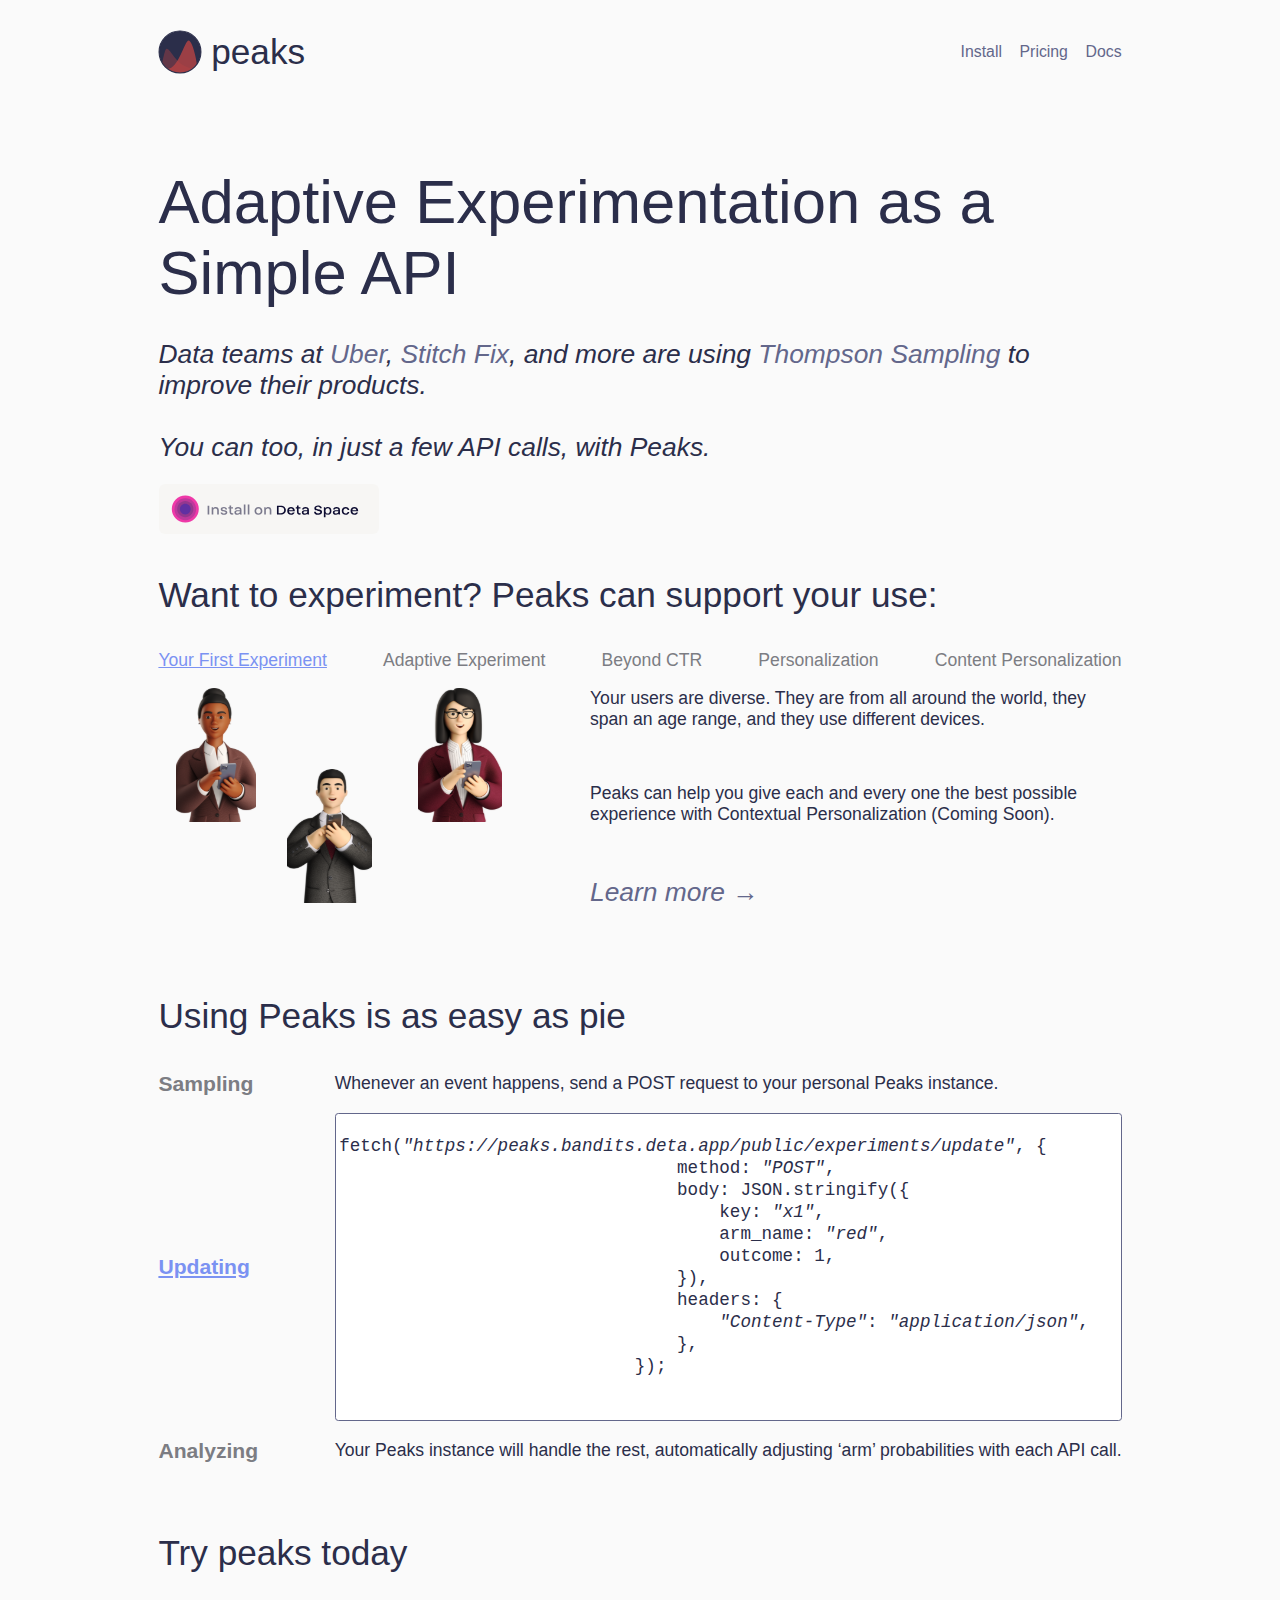
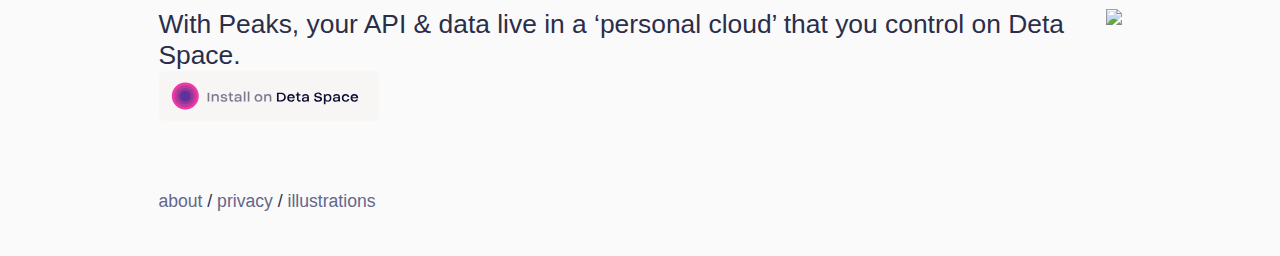
==== index.html @ 424be20e "Init landing page" ====
<!DOCTYPE html>
<html>

<head>
    <meta charset="UTF-8" />
    <meta name='viewport' content='width=device-width,initial-scale=1'>
    <link href="./styles.css" rel="stylesheet">
    <script src="./script.js"></script>
</head>

<body class="container">
    <nav class="navbar">
        <div class="logo-container">
            <svg class="logo" viewbox="0 0 42 42" fill="none" xmlns="http://www.w3.org/2000/svg">
                <circle cx="21" cy="21" r="20" fill="#2B2E4A" />
                <path
                    d="M7.82332 18.121C6.45322 18.7437 4 31.8849 4 31.8849C4 31.8849 6.94531 36.7159 12.4395 39.1599C24.2773 44.4257 33 36.7159 33 36.7159C16.9627 35.2097 11.7872 16.3194 7.82332 18.121Z"
                    fill="#B84444" fill-opacity="0.4" />
                <path
                    d="M29.2361 10C25.3983 10 19.5972 37.0998 9 37.0998C9 37.0998 16.3842 42.5643 25.0085 40.5569C33.6328 38.5495 36.9585 32.5274 36.9585 32.5274C37.4751 31.5884 33.0738 10 29.2361 10Z"
                    fill="#B84444" fill-opacity="0.8" />
                <circle cx="21" cy="21" r="20" stroke="#2B2E4A" />
            </svg>
            <h1 class="logo-title">
                peaks
            </h1>
        </div>
        <div class="nav-links">
            <a class="nav-link" href="https://deta.space/discovery/peaks">
                Install
            </a>
            <a class="nav-link" href="./pricing.html">
                Pricing
            </a>
            <a class="nav-link" href="https://deta.space/discovery/peaks">
                Docs
            </a>
        </div>
    </nav>

    <div class="section">
        <div class="header">
            Adaptive Experimentation as a Simple API
        </div>
        <div class="main-content">
            <div class="left">
                <div class="info italic">
                    <br>
                    Data teams at <a href="https://eng.uber.com/xp/">Uber</a>, <a
                        href="https://multithreaded.stitchfix.com/blog/2020/08/05/bandits/">Stitch
                        Fix</a>, and
                    more are using <a href="https://en.wikipedia.org/wiki/Thompson_sampling">Thompson
                        Sampling</a>
                    to improve their products.
                    <br>
                    <br>
                    You can too, in just a few API calls, with Peaks.
                </div>
                <br>
                <a href="https://www.deta.sh/">
                    <svg width="250" height="50" viewBox="70 0 1100 250" fill="none" xmlns="http://www.w3.org/2000/svg"
                        class="light-img">
                        <rect width="1100" height="250" style="fill:#f7f6f4" rx="30" ry="30"></rect>
                        <path
                            d="M243.082 108.177V153H251.349V108.177H243.082ZM270.64 116.039H263.426V153H271.532V131.602C271.532 125.522 275.99 122.118 281.907 122.118C287.337 122.118 290.985 125.441 290.985 131.602V153H299.09V131.602C299.09 121.227 293.903 115.472 283.933 115.472C278.827 115.472 273.639 117.336 270.964 121.875L270.64 116.039ZM324.623 121.632C328.189 121.632 332.242 123.82 332.242 127.468H340.59C340.59 119.768 333.376 115.229 324.623 115.229C315.869 115.229 308.574 118.957 308.574 126.333C308.574 130.305 310.438 133.142 313.923 134.844C319.759 137.762 323.65 136.789 329.567 138.815C331.836 139.545 333.295 140.761 333.295 142.787C333.295 146.191 328.513 147.407 324.623 147.407C320.651 147.407 316.274 145.948 316.193 142.382H307.925C307.925 150.244 316.274 153.811 324.623 153.811C333.295 153.811 341.644 150.406 341.644 142.382C341.644 138.41 339.699 135.492 336.294 133.871C332.161 131.764 326.325 131.521 320.165 129.899C317.976 129.332 316.922 128.197 316.922 126.333C316.922 123.415 320.57 121.632 324.623 121.632ZM360.692 139.302V122.118H370.013V116.039H360.692V107.366H352.586V116.039H346.588V122.118H352.586V139.302C352.586 144.732 353.721 148.38 356.072 150.325C358.422 152.271 361.746 153.243 366.042 153.243C367.419 153.243 368.635 153.162 369.689 152.919L371.229 152.595V146.191L369.689 146.354C368.635 146.516 367.419 146.597 366.042 146.597C361.665 146.597 360.692 144.327 360.692 139.302ZM395.464 115.472C390.034 115.472 385.819 116.606 382.901 118.957C379.902 121.308 378.443 124.145 378.443 127.468H386.71C386.71 123.577 391.087 122.118 395.464 122.118C400.976 122.118 404.38 124.063 404.38 129.17V131.439H394.411C384.603 131.439 376.984 133.952 376.984 142.22C376.984 149.839 382.82 153.811 391.493 153.811C397.085 153.811 401.057 152.433 403.408 149.677L404.542 148.299C404.542 149.839 405.191 152.189 405.434 153H413.54V152.352L412.972 150.568C412.648 149.353 412.486 147.488 412.486 144.895V130.629C412.486 119.768 406.326 115.472 395.464 115.472ZM404.38 136.87C404.38 144.246 400.652 148.056 393.6 148.056C388.98 148.056 385.251 146.516 385.251 142.625C385.251 138.167 389.304 136.87 394.411 136.789L404.38 136.87ZM432.182 102.341H424.077V153H432.182V102.341ZM451.878 102.341H443.773V153H451.878V102.341ZM477.573 134.52C477.573 140.112 479.356 144.732 482.841 148.38C486.327 152.027 491.19 153.811 497.269 153.811H497.35C503.429 153.811 508.211 152.027 511.697 148.38C515.182 144.732 516.965 140.112 516.965 134.52C516.965 128.927 515.182 124.307 511.697 120.659C508.211 117.012 503.348 115.229 497.269 115.229C491.19 115.229 486.327 117.012 482.841 120.659C479.356 124.307 477.573 128.927 477.573 134.52ZM508.698 134.52C508.698 141.571 504.645 147.164 497.269 147.164C490.217 147.164 485.84 141.814 485.84 134.52C485.84 127.306 490.298 121.875 497.269 121.875C504.321 121.875 508.698 127.306 508.698 134.52ZM533.338 116.039H526.125V153H534.23V131.602C534.23 125.522 538.688 122.118 544.605 122.118C550.036 122.118 553.683 125.441 553.683 131.602V153H561.789V131.602C561.789 121.227 556.601 115.472 546.631 115.472C541.525 115.472 536.337 117.336 533.663 121.875L533.338 116.039Z"
                            fill="#0D0C31" fill-opacity="0.53"></path>
                        <path
                            d="M589.752 153H608.395C616.987 153 623.471 150.812 627.767 146.354C632.144 141.896 634.333 136.708 634.333 130.629C634.333 124.55 632.144 119.281 627.767 114.823C623.471 110.365 616.987 108.177 608.395 108.177H589.752V153ZM625.822 130.629C625.822 135.006 624.363 138.734 621.445 141.814C618.608 144.813 614.231 146.354 608.395 146.354H598.02V114.823H608.395C614.231 114.823 618.608 116.363 621.445 119.362C624.363 122.442 625.822 126.171 625.822 130.629ZM640.979 134.52C640.979 145.786 648.112 153.811 660.513 153.811C668.781 153.811 675.427 149.839 678.345 142.382H669.186C667.16 145.543 664.323 147.164 660.513 147.164C654.191 147.164 650.138 143.111 649.409 136.789H678.994V134.52C678.994 123.415 671.537 115.229 660.027 115.229C648.436 115.229 640.979 123.172 640.979 134.52ZM670.483 131.439H649.49C650.381 125.847 653.948 121.875 660.027 121.875C665.944 121.875 669.591 125.766 670.483 131.439ZM697.879 139.302V122.118H707.201V116.039H697.879V107.366H689.774V116.039H683.776V122.118H689.774V139.302C689.774 144.732 690.909 148.38 693.259 150.325C695.61 152.271 698.933 153.243 703.229 153.243C704.607 153.243 705.823 153.162 706.876 152.919L708.417 152.595V146.191L706.876 146.354C705.823 146.516 704.607 146.597 703.229 146.597C698.852 146.597 697.879 144.327 697.879 139.302ZM732.652 115.472C727.221 115.472 723.006 116.606 720.088 118.957C717.089 121.308 715.63 124.145 715.63 127.468H723.898C723.898 123.577 728.275 122.118 732.652 122.118C738.164 122.118 741.568 124.063 741.568 129.17V131.439H731.598C721.791 131.439 714.171 133.952 714.171 142.22C714.171 149.839 720.007 153.811 728.68 153.811C734.273 153.811 738.245 152.433 740.595 149.677L741.73 148.299C741.73 149.839 742.378 152.189 742.622 153H750.727V152.352L750.16 150.568C749.835 149.353 749.673 147.488 749.673 144.895V130.629C749.673 119.768 743.513 115.472 732.652 115.472ZM741.568 136.87C741.568 144.246 737.839 148.056 730.788 148.056C726.167 148.056 722.439 146.516 722.439 142.625C722.439 138.167 726.492 136.87 731.598 136.789L741.568 136.87ZM776.583 120.659C776.583 125.441 779.015 128.765 783.068 130.71C790.444 134.357 794.497 132.898 801.954 135.654C804.628 136.627 806.493 138.005 806.493 140.518C806.493 145.624 801.143 147.407 795.307 147.407C789.714 147.407 784.041 144.895 784.041 139.302H775.368C775.368 142.706 776.421 145.786 778.772 148.218C782.663 152.352 789.39 154.054 795.307 154.054C801.143 154.054 807.708 152.676 811.761 148.623C814.112 146.435 815.166 143.436 815.166 140.112C815.166 135.735 813.301 132.331 808.762 130.143C802.278 126.981 796.928 127.792 789.795 125.36C787.121 124.55 785.337 123.091 785.337 120.659C785.337 116.282 789.876 113.77 795.307 113.77C800.576 113.77 805.277 116.688 805.277 121.47H813.95C813.95 118.065 812.977 115.31 811.032 113.283C806.979 108.987 801.143 107.123 795.307 107.123C787.121 107.123 776.583 111.338 776.583 120.659ZM862.258 134.52C862.258 123.658 856.098 115.229 844.832 115.229C838.266 115.229 835.105 117.012 831.863 121.956L831.539 116.039H824.325V166.293H832.43V147.975C835.105 152.027 838.996 153.811 844.832 153.811C855.936 153.811 862.258 145.705 862.258 134.52ZM832.43 134.52C832.43 127.468 836.159 121.632 843.373 121.632C850.343 121.632 854.153 127.387 854.153 134.52C854.153 141.896 850.424 147.407 843.373 147.407C836.402 147.407 832.43 141.814 832.43 134.52ZM887.791 115.472C882.36 115.472 878.145 116.606 875.227 118.957C872.228 121.308 870.769 124.145 870.769 127.468H879.037C879.037 123.577 883.414 122.118 887.791 122.118C893.302 122.118 896.707 124.063 896.707 129.17V131.439H886.737C876.929 131.439 869.31 133.952 869.31 142.22C869.31 149.839 875.146 153.811 883.819 153.811C889.412 153.811 893.383 152.433 895.734 149.677L896.869 148.299C896.869 149.839 897.517 152.189 897.76 153H905.866V152.352L905.298 150.568C904.974 149.353 904.812 147.488 904.812 144.895V130.629C904.812 119.768 898.652 115.472 887.791 115.472ZM896.707 136.87C896.707 144.246 892.978 148.056 885.926 148.056C881.306 148.056 877.578 146.516 877.578 142.625C877.578 138.167 881.63 136.87 886.737 136.789L896.707 136.87ZM933.586 153.811C942.908 153.811 949.797 148.218 951.662 139.545H943.718C942.34 143.922 938.693 147.245 933.586 147.245C926.94 147.245 922.158 142.058 922.158 134.52C922.158 127.306 926.616 121.875 933.586 121.875C938.45 121.875 942.259 124.874 943.718 129.494L947.042 129.575H951.662C949.878 121.064 942.989 115.229 933.586 115.229C921.671 115.229 913.89 122.929 913.89 134.52C913.89 146.029 921.347 153.811 933.586 153.811ZM957.822 134.52C957.822 145.786 964.955 153.811 977.356 153.811C985.624 153.811 992.27 149.839 995.188 142.382H986.029C984.002 145.543 981.166 147.164 977.356 147.164C971.034 147.164 966.981 143.111 966.251 136.789H995.836V134.52C995.836 123.415 988.379 115.229 976.87 115.229C965.279 115.229 957.822 123.172 957.822 134.52ZM987.326 131.439H966.333C967.224 125.847 970.791 121.875 976.87 121.875C982.787 121.875 986.434 125.766 987.326 131.439Z"
                            fill="#0D0C31"></path>
                        <path
                            d="M131.5 58C168.779 58 199 88.2208 199 125.5C199 162.779 168.779 193 131.5 193C94.2208 193 64 162.779 64 125.5C64 88.2208 94.2208 58 131.5 58Z"
                            fill="#EF39A8"></path>
                        <path
                            d="M131.5 71.5C161.323 71.5 185.5 96.0544 185.5 126.344C185.5 156.633 161.323 181.187 131.5 181.187C101.677 181.187 77.5 156.633 77.5 126.344C77.5 96.0544 101.677 71.5 131.5 71.5Z"
                            fill="#BD399C"></path>
                        <path
                            d="M131.5 85C153.868 85 172 103.132 172 125.5C172 147.868 153.868 166 131.5 166C109.132 166 91 147.868 91 125.5C91 103.132 109.132 85 131.5 85Z"
                            fill="#93388E"></path>
                        <path
                            d="M131.5 98.5C146.411 98.5 158.5 110.588 158.5 125.5C158.5 140.411 146.411 152.5 131.5 152.5C116.589 152.5 104.5 140.411 104.5 125.5C104.5 110.588 116.589 98.5 131.5 98.5Z"
                            fill="#6030A2"></path>
                    </svg>
                </a>

            </div>
            <div class="right">
                <!-- <img class="img peaks-graph" src="https://xyz00w.deta.dev/peaks_sample"> -->
            </div>
        </div>

    </div>
    <div class="section">
        <div class="section-header">
            Want to experiment? Peaks can support your use:
        </div>
        <div class="section-content">
            <div class="eo-lg">
                <div class="experiment-options">
                    <div class="option selected" name="Your First Experiment" onclick="switchExperimentOption(this)">
                        Your First Experiment
                    </div>
                    <div class="option" name="Adaptive Experiments" onclick="switchExperimentOption(this)">
                        Adaptive Experiment
                    </div>
                    <div class="option" name="Beyond CTR" onclick="switchExperimentOption(this)">
                        Beyond CTR
                    </div>
                    <div class="option" name="Personalization" onclick="switchExperimentOption(this)">
                        Personalization
                    </div>
                    <div class="option" name="Content Personalization" onclick="switchExperimentOption(this)">
                        Content Personalization
                    </div>
                </div>
                <div class="option-content">
                    <div class="option-logo">
                        <svg width="326" height="215" viewBox="0 0 326 215" fill="none"
                            xmlns="http://www.w3.org/2000/svg" xmlns:xlink="http://www.w3.org/1999/xlink">
                            <rect x="242" width="84" height="134" fill="url(#pattern0)" />
                            <rect width="80" height="134" fill="url(#pattern1)" />
                            <rect x="111" y="81" width="85" height="134" fill="url(#pattern2)" />
                            <defs>
                                <pattern id="pattern0" patternContentUnits="objectBoundingBox" width="1" height="1">
                                    <use xlink:href="#image0_0_1"
                                        transform="translate(-0.0579835) scale(0.00174916 0.00109649)" />
                                </pattern>
                                <pattern id="pattern1" patternContentUnits="objectBoundingBox" width="1" height="1">
                                    <use xlink:href="#image1_0_1"
                                        transform="translate(-0.0610883) scale(0.00183662 0.00109649)" />
                                </pattern>
                                <pattern id="pattern2" patternContentUnits="objectBoundingBox" width="1" height="1">
                                    <use xlink:href="#image2_0_1"
                                        transform="translate(-0.066112) scale(0.00172859 0.00109649)" />
                                </pattern>
                                <image id="image0_0_1" width="638" height="912"
                                    xlink:href="[data-uri]" />
                                <image id="image1_0_1" width="611" height="912"
                                    xlink:href="[data-uri]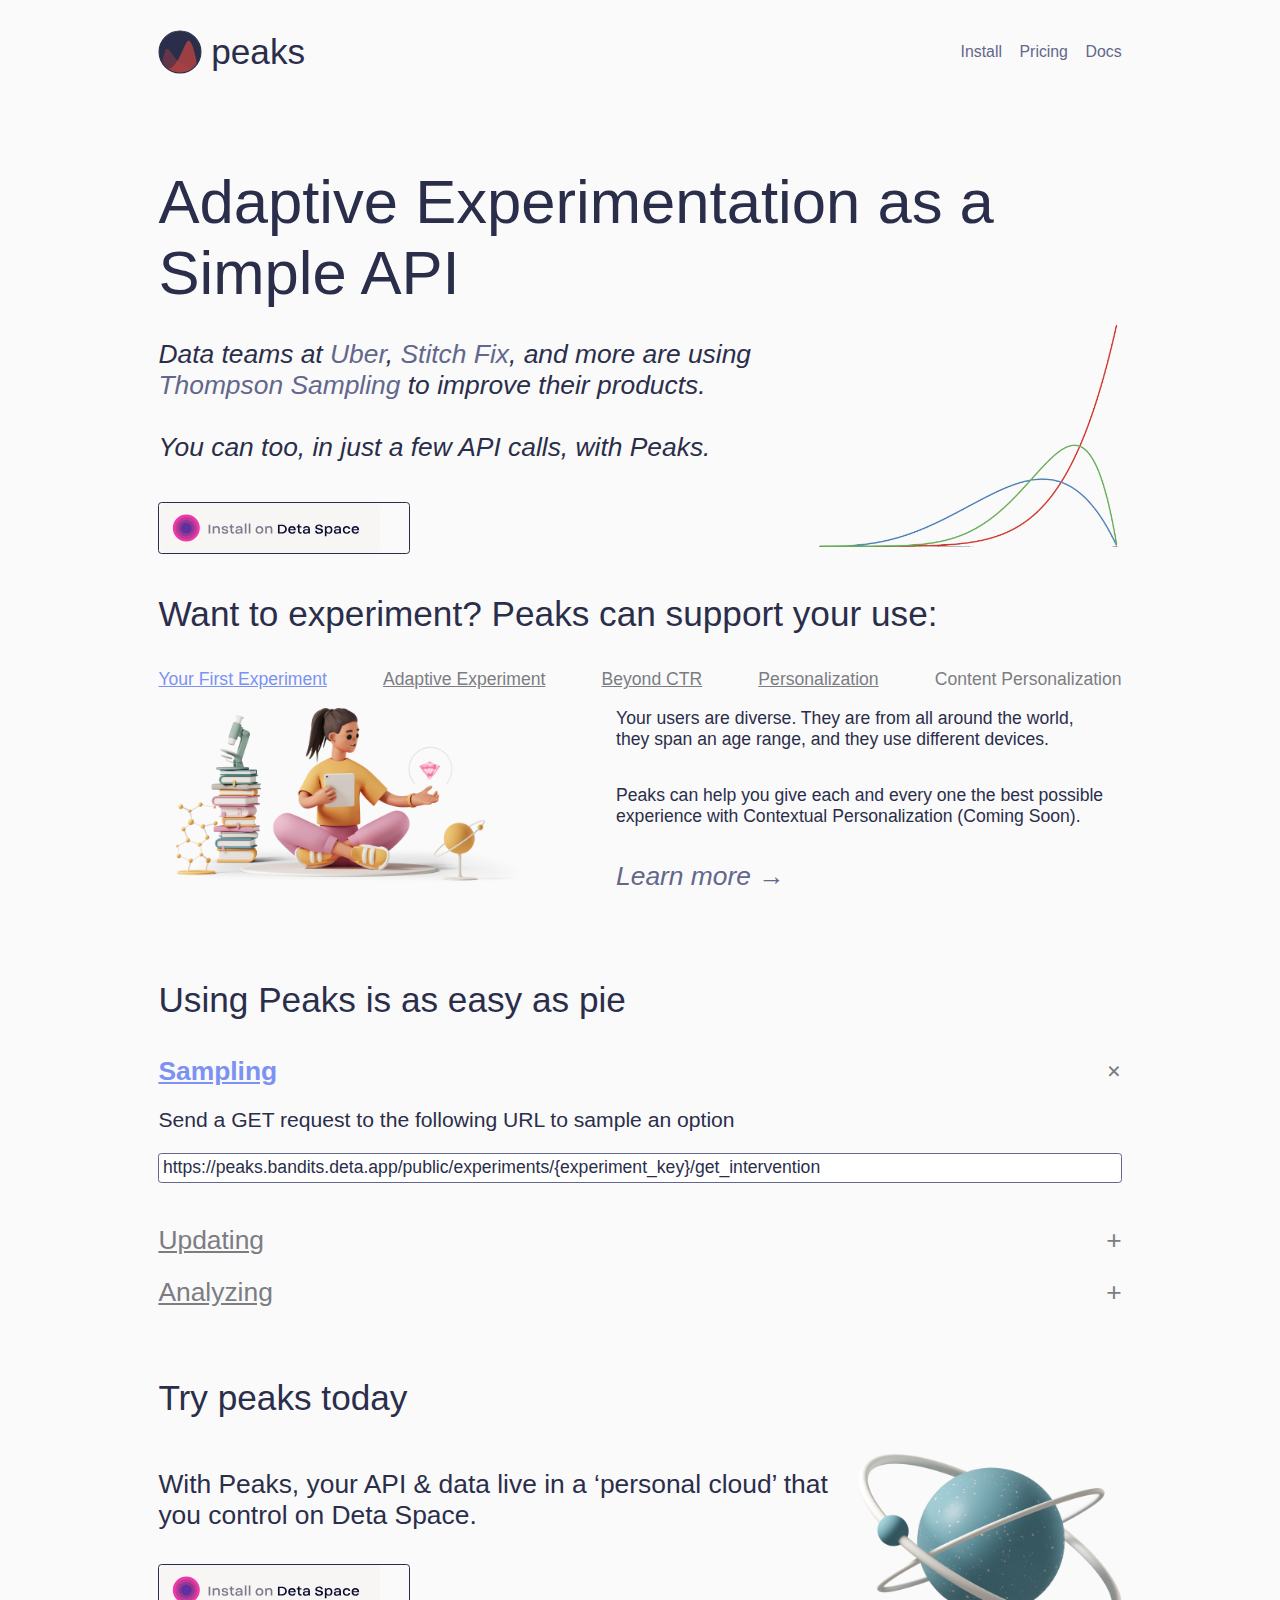
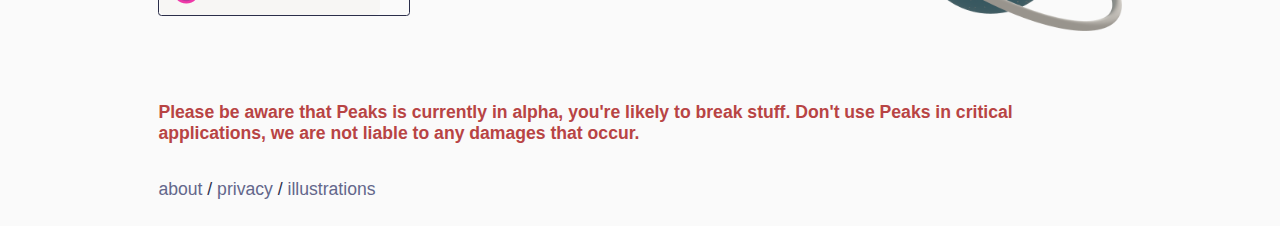
